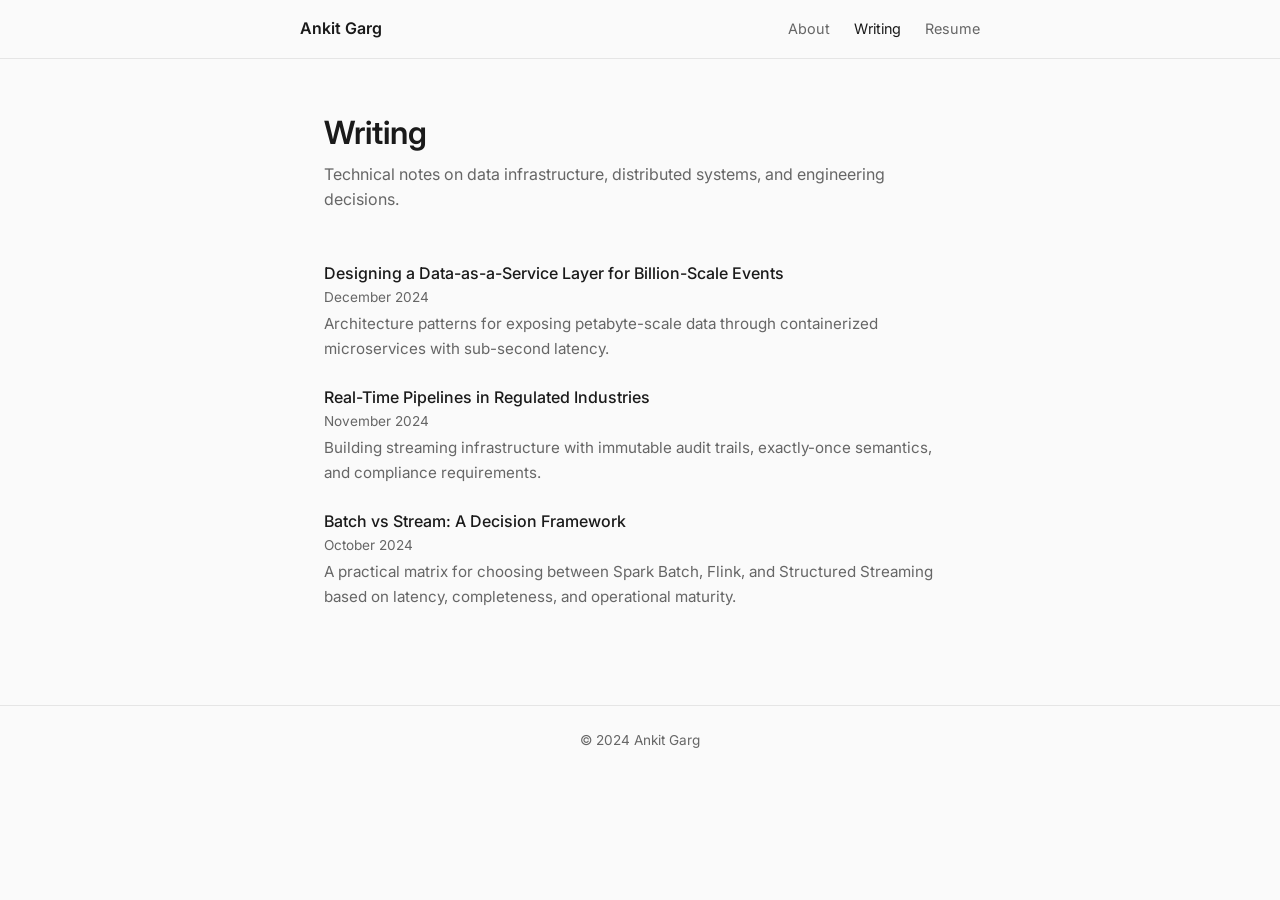
==== blog.html @ 602be1cd "intinal" ====
<!DOCTYPE html>
<html lang="en">
<head>
    <meta charset="UTF-8">
    <meta name="viewport" content="width=device-width, initial-scale=1.0">
    <title>Writing - Ankit Garg</title>
    <link rel="preconnect" href="https://fonts.googleapis.com">
    <link rel="preconnect" href="https://fonts.gstatic.com" crossorigin>
    <link href="https://fonts.googleapis.com/css2?family=Inter:wght@400;500;600&family=JetBrains+Mono:wght@400;500&display=swap" rel="stylesheet">
    <link rel="stylesheet" href="style.css">
</head>
<body>
<nav class="nav">
    <div class="nav-content">
        <a href="index.html" class="nav-logo">Ankit Garg</a>
        <div class="nav-links">
            <a href="index.html">About</a>
            <a href="blog.html" class="active">Writing</a>
            <a href="resume.pdf">Resume</a>
        </div>
    </div>
</nav>

<main class="main">
    <section class="hero">
        <h1>Writing</h1>
        <p class="tagline">Technical notes on data infrastructure, distributed systems, and engineering decisions.</p>
    </section>

    <section>
        <ul class="posts">
            <li>
                <a href="blog/post1.html">Designing a Data-as-a-Service Layer for Billion-Scale Events</a>
                <time>December 2024</time>
                <p>Architecture patterns for exposing petabyte-scale data through containerized microservices with sub-second latency.</p>
            </li>
            <li>
                <a href="blog/post2.html">Real-Time Pipelines in Regulated Industries</a>
                <time>November 2024</time>
                <p>Building streaming infrastructure with immutable audit trails, exactly-once semantics, and compliance requirements.</p>
            </li>
            <li>
                <a href="blog/post3.html">Batch vs Stream: A Decision Framework</a>
                <time>October 2024</time>
                <p>A practical matrix for choosing between Spark Batch, Flink, and Structured Streaming based on latency, completeness, and operational maturity.</p>
            </li>
        </ul>
    </section>
</main>

<footer class="footer">
    <p>© 2024 Ankit Garg</p>
</footer>
</body>
</html>
---- style.css ----
:root {
    --bg: #fafafa;
    --text: #1a1a1a;
    --text-secondary: #666;
    --accent: #0066cc;
    --border: #e5e5e5;
    --code-bg: #f5f5f5;
    --max-width: 680px;
}

* {
    margin: 0;
    padding: 0;
    box-sizing: border-box;
}

html {
    font-size: 16px;
    -webkit-font-smoothing: antialiased;
}

body {
    font-family: 'Inter', -apple-system, BlinkMacSystemFont, sans-serif;
    background: var(--bg);
    color: var(--text);
    line-height: 1.6;
}

a {
    color: var(--accent);
    text-decoration: none;
}

a:hover {
    text-decoration: underline;
}

/* Navigation */
.nav {
    border-bottom: 1px solid var(--border);
    padding: 1rem 1.5rem;
    position: sticky;
    top: 0;
    background: var(--bg);
    z-index: 100;
}

.nav-content {
    max-width: var(--max-width);
    margin: 0 auto;
    display: flex;
    justify-content: space-between;
    align-items: center;
}

.nav-logo {
    font-weight: 600;
    color: var(--text);
}

.nav-links {
    display: flex;
    gap: 1.5rem;
}

.nav-links a {
    color: var(--text-secondary);
    font-size: 0.9rem;
}

.nav-links a:hover,
.nav-links a.active {
    color: var(--text);
    text-decoration: none;
}

/* Main Content */
.main {
    max-width: var(--max-width);
    margin: 0 auto;
    padding: 3rem 1.5rem;
}

/* Hero */
.hero {
    margin-bottom: 3rem;
}

.hero h1 {
    font-size: 2rem;
    font-weight: 600;
    margin-bottom: 0.25rem;
}

.subtitle {
    font-size: 1.1rem;
    color: var(--text-secondary);
    margin-bottom: 0.5rem;
}

.tagline {
    color: var(--text-secondary);
}

/* Sections */
section {
    margin-bottom: 3rem;
}

section h2 {
    font-size: 1rem;
    font-weight: 600;
    text-transform: uppercase;
    letter-spacing: 0.05em;
    color: var(--text-secondary);
    margin-bottom: 1rem;
    padding-bottom: 0.5rem;
    border-bottom: 1px solid var(--border);
}

/* About */
.about p {
    margin-bottom: 1rem;
}

.about ul {
    margin-left: 1.5rem;
}

.about li {
    margin-bottom: 0.5rem;
}

/* Experience */
.job {
    margin-bottom: 1.5rem;
}

.job-header {
    margin-bottom: 0.5rem;
}

.job-header h3 {
    font-size: 1rem;
    font-weight: 600;
    display: inline;
}

.company {
    color: var(--text-secondary);
}

.company::before {
    content: " · ";
}

.date {
    display: block;
    font-size: 0.85rem;
    color: var(--text-secondary);
}

/* Skills */
.skill-grid {
    display: grid;
    gap: 1.5rem;
}

.skill-category h3 {
    font-size: 0.9rem;
    font-weight: 600;
    margin-bottom: 0.25rem;
}

.skill-category p {
    color: var(--text-secondary);
    font-size: 0.9rem;
}

/* Blog List */
.posts {
    list-style: none;
}

.posts li {
    margin-bottom: 1.5rem;
}

.posts a {
    color: var(--text);
    font-weight: 500;
}

.posts time {
    display: block;
    font-size: 0.85rem;
    color: var(--text-secondary);
}

.posts p {
    margin-top: 0.25rem;
    color: var(--text-secondary);
    font-size: 0.95rem;
}

/* Blog Post */
.post {
    max-width: var(--max-width);
    margin: 0 auto;
    padding: 3rem 1.5rem;
}

.post-header {
    margin-bottom: 2rem;
}

.post-header h1 {
    font-size: 1.75rem;
    font-weight: 600;
    margin-bottom: 0.5rem;
    line-height: 1.3;
}

.post-header time {
    color: var(--text-secondary);
}

.post-content h2 {
    font-size: 1.25rem;
    font-weight: 600;
    margin: 2rem 0 1rem;
    color: var(--text);
    text-transform: none;
    letter-spacing: normal;
    border-bottom: none;
    padding-bottom: 0;
}

.post-content h3 {
    font-size: 1rem;
    font-weight: 600;
    margin: 1.5rem 0 0.75rem;
}

.post-content p {
    margin-bottom: 1rem;
}

.post-content ul,
.post-content ol {
    margin: 1rem 0 1rem 1.5rem;
}

.post-content li {
    margin-bottom: 0.5rem;
}

.post-content pre {
    background: var(--code-bg);
    padding: 1rem;
    border-radius: 4px;
    overflow-x: auto;
    margin: 1.5rem 0;
    font-family: 'JetBrains Mono', monospace;
    font-size: 0.85rem;
    line-height: 1.5;
}

.post-content code {
    font-family: 'JetBrains Mono', monospace;
    font-size: 0.85em;
}

.post-content p code {
    background: var(--code-bg);
    padding: 0.2em 0.4em;
    border-radius: 3px;
}

.post-content table {
    width: 100%;
    border-collapse: collapse;
    margin: 1.5rem 0;
    font-size: 0.9rem;
}

.post-content th,
.post-content td {
    padding: 0.75rem;
    text-align: left;
    border-bottom: 1px solid var(--border);
}

.post-content th {
    font-weight: 600;
    background: var(--code-bg);
}

.post-footer {
    margin-top: 3rem;
    padding-top: 1.5rem;
    border-top: 1px solid var(--border);
}

/* Footer */
.footer {
    border-top: 1px solid var(--border);
    padding: 1.5rem;
    text-align: center;
    color: var(--text-secondary);
    font-size: 0.85rem;
}

/* Responsive */
@media (max-width: 600px) {
    .hero h1 {
        font-size: 1.75rem;
    }

    .nav-links {
        gap: 1rem;
    }
}
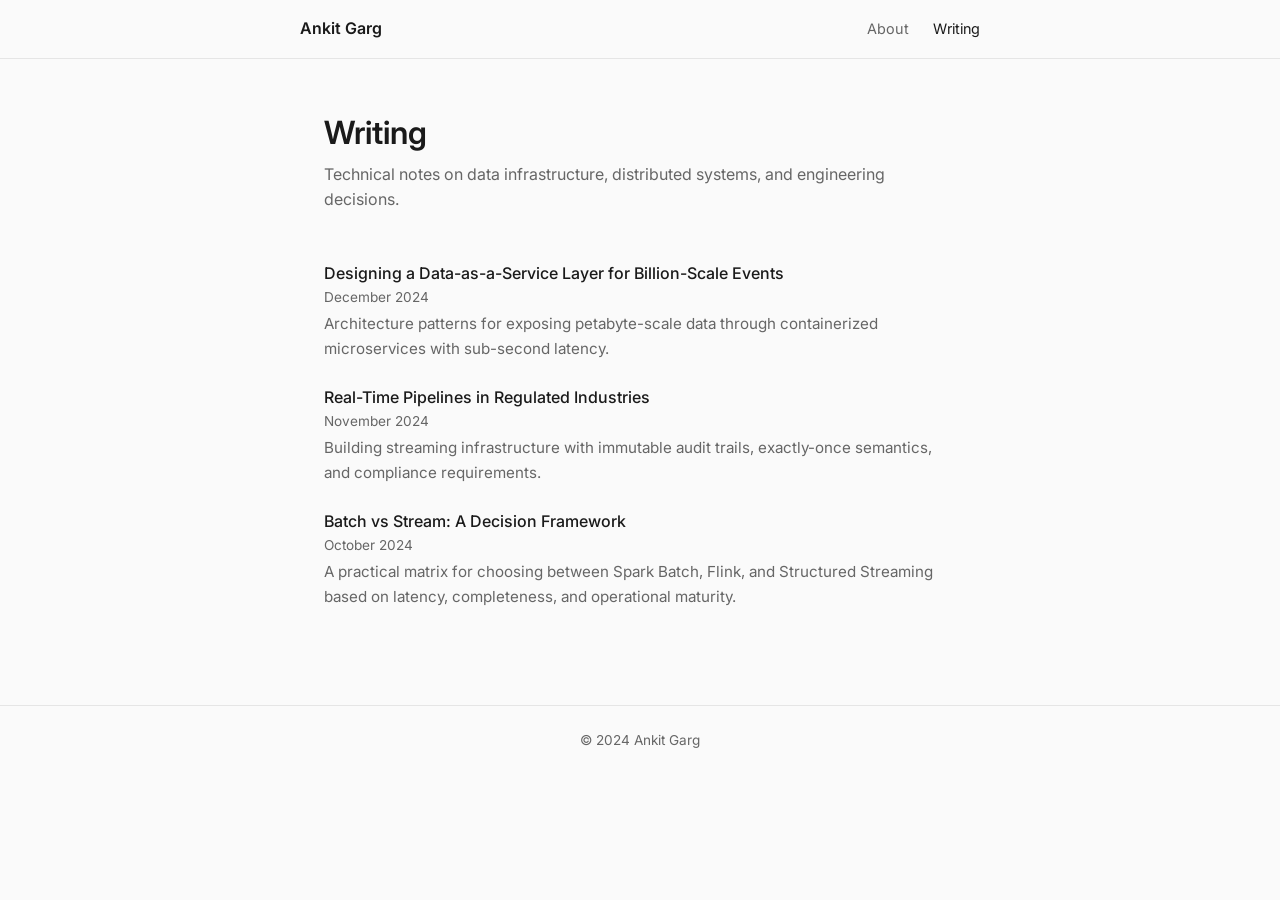
==== commit bda2b492: "intinal" ====
--- a/blog.html
+++ b/blog.html
@@ -16,7 +16,6 @@
         <div class="nav-links">
             <a href="index.html">About</a>
             <a href="blog.html" class="active">Writing</a>
-            <a href="resume.pdf">Resume</a>
         </div>
     </div>
 </nav>
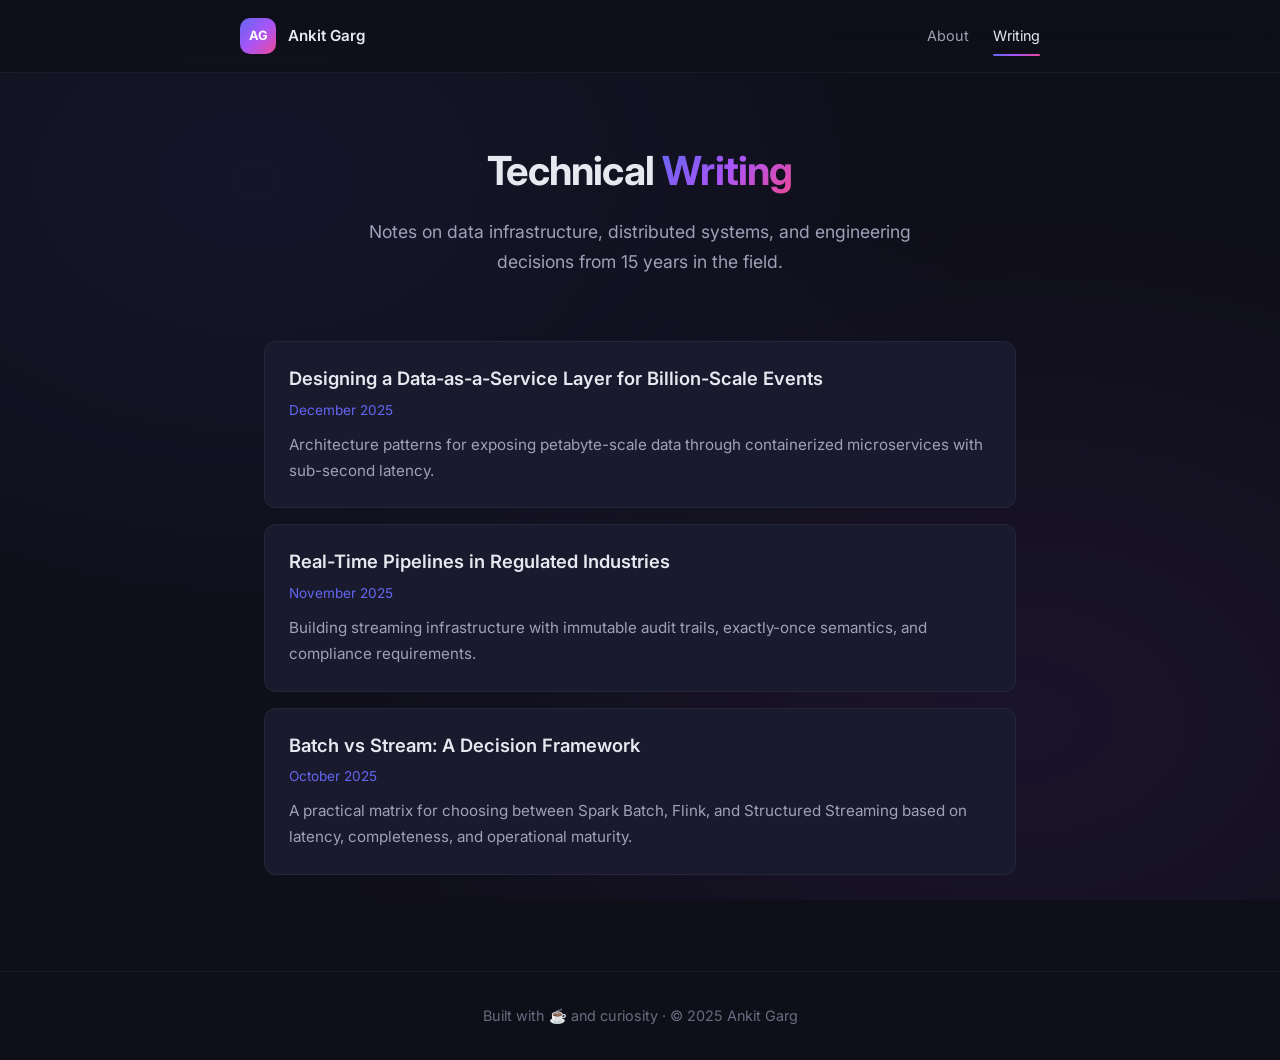
==== commit 283e7ecc: "intinal" ====
--- a/blog.html
+++ b/blog.html
@@ -6,13 +6,16 @@
     <title>Writing - Ankit Garg</title>
     <link rel="preconnect" href="https://fonts.googleapis.com">
     <link rel="preconnect" href="https://fonts.gstatic.com" crossorigin>
-    <link href="https://fonts.googleapis.com/css2?family=Inter:wght@400;500;600&family=JetBrains+Mono:wght@400;500&display=swap" rel="stylesheet">
+    <link href="https://fonts.googleapis.com/css2?family=Inter:wght@400;500;600;700&family=JetBrains+Mono:wght@400;500&display=swap" rel="stylesheet">
     <link rel="stylesheet" href="style.css">
 </head>
 <body>
 <nav class="nav">
     <div class="nav-content">
-        <a href="index.html" class="nav-logo">Ankit Garg</a>
+        <a href="index.html" class="nav-logo">
+            <span class="logo-icon">AG</span>
+            Ankit Garg
+        </a>
         <div class="nav-links">
             <a href="index.html">About</a>
             <a href="blog.html" class="active">Writing</a>
@@ -22,25 +25,25 @@
 
 <main class="main">
     <section class="hero">
-        <h1>Writing</h1>
-        <p class="tagline">Technical notes on data infrastructure, distributed systems, and engineering decisions.</p>
+        <h1>Technical <span class="gradient-text">Writing</span></h1>
+        <p class="tagline">Notes on data infrastructure, distributed systems, and engineering decisions from 15 years in the field.</p>
     </section>
 
     <section>
         <ul class="posts">
             <li>
                 <a href="blog/post1.html">Designing a Data-as-a-Service Layer for Billion-Scale Events</a>
-                <time>December 2024</time>
+                <time>December 2025</time>
                 <p>Architecture patterns for exposing petabyte-scale data through containerized microservices with sub-second latency.</p>
             </li>
             <li>
                 <a href="blog/post2.html">Real-Time Pipelines in Regulated Industries</a>
-                <time>November 2024</time>
+                <time>November 2025</time>
                 <p>Building streaming infrastructure with immutable audit trails, exactly-once semantics, and compliance requirements.</p>
             </li>
             <li>
                 <a href="blog/post3.html">Batch vs Stream: A Decision Framework</a>
-                <time>October 2024</time>
+                <time>October 2025</time>
                 <p>A practical matrix for choosing between Spark Batch, Flink, and Structured Streaming based on latency, completeness, and operational maturity.</p>
             </li>
         </ul>
@@ -48,7 +51,7 @@
 </main>
 
 <footer class="footer">
-    <p>© 2024 Ankit Garg</p>
+    <p>Built with ☕ and curiosity · © 2025 Ankit Garg</p>
 </footer>
 </body>
 </html>
--- a/style.css
+++ b/style.css
@@ -1,11 +1,40 @@
 :root {
-    --bg: #fafafa;
-    --text: #1a1a1a;
-    --text-secondary: #666;
-    --accent: #0066cc;
-    --border: #e5e5e5;
-    --code-bg: #f5f5f5;
-    --max-width: 680px;
+    /* Colors */
+    --bg: #0f0f1a;
+    --bg-card: #1a1a2e;
+    --bg-card-hover: #252542;
+    --text: #e8e8f0;
+    --text-secondary: #a0a0b8;
+    --text-muted: #6b6b80;
+
+    /* Accent Colors */
+    --accent-primary: #6366f1;
+    --accent-secondary: #8b5cf6;
+    --accent-tertiary: #a855f7;
+
+    /* Gradient */
+    --gradient-primary: linear-gradient(135deg, #6366f1 0%, #a855f7 50%, #ec4899 100%);
+    --gradient-subtle: linear-gradient(135deg, rgba(99, 102, 241, 0.1) 0%, rgba(168, 85, 247, 0.1) 100%);
+
+    /* Tag Colors */
+    --tag-green: #10b981;
+    --tag-green-bg: rgba(16, 185, 129, 0.15);
+    --tag-blue: #3b82f6;
+    --tag-blue-bg: rgba(59, 130, 246, 0.15);
+    --tag-purple: #8b5cf6;
+    --tag-purple-bg: rgba(139, 92, 246, 0.15);
+    --tag-orange: #f59e0b;
+    --tag-orange-bg: rgba(245, 158, 11, 0.15);
+
+    /* Layout */
+    --max-width: 800px;
+    --border-radius: 12px;
+    --border-radius-sm: 8px;
+
+    /* Shadows */
+    --shadow-sm: 0 2px 8px rgba(0, 0, 0, 0.3);
+    --shadow-md: 0 4px 20px rgba(0, 0, 0, 0.4);
+    --shadow-glow: 0 0 30px rgba(99, 102, 241, 0.3);
 }
 
 * {
@@ -17,32 +46,51 @@
 html {
     font-size: 16px;
     -webkit-font-smoothing: antialiased;
+    scroll-behavior: smooth;
 }
 
 body {
     font-family: 'Inter', -apple-system, BlinkMacSystemFont, sans-serif;
     background: var(--bg);
     color: var(--text);
-    line-height: 1.6;
+    line-height: 1.7;
+    min-height: 100vh;
+}
+
+/* Background Pattern */
+body::before {
+    content: '';
+    position: fixed;
+    top: 0;
+    left: 0;
+    width: 100%;
+    height: 100%;
+    background:
+        radial-gradient(ellipse at 20% 20%, rgba(99, 102, 241, 0.08) 0%, transparent 50%),
+        radial-gradient(ellipse at 80% 80%, rgba(168, 85, 247, 0.08) 0%, transparent 50%);
+    pointer-events: none;
+    z-index: -1;
 }
 
 a {
-    color: var(--accent);
+    color: var(--accent-primary);
     text-decoration: none;
+    transition: color 0.2s ease;
 }
 
 a:hover {
-    text-decoration: underline;
+    color: var(--accent-secondary);
 }
 
 /* Navigation */
 .nav {
-    border-bottom: 1px solid var(--border);
-    padding: 1rem 1.5rem;
     position: sticky;
     top: 0;
-    background: var(--bg);
     z-index: 100;
+    background: rgba(15, 15, 26, 0.8);
+    backdrop-filter: blur(20px);
+    border-bottom: 1px solid rgba(255, 255, 255, 0.05);
+    padding: 1rem 1.5rem;
 }
 
 .nav-content {
@@ -56,22 +104,52 @@
 .nav-logo {
     font-weight: 600;
     color: var(--text);
+    display: flex;
+    align-items: center;
+    gap: 0.75rem;
+    font-size: 0.95rem;
+}
+
+.logo-icon {
+    background: var(--gradient-primary);
+    color: white;
+    width: 36px;
+    height: 36px;
+    border-radius: 10px;
+    display: flex;
+    align-items: center;
+    justify-content: center;
+    font-size: 0.8rem;
+    font-weight: 700;
 }
 
 .nav-links {
     display: flex;
     gap: 1.5rem;
+    align-items: center;
 }
 
 .nav-links a {
     color: var(--text-secondary);
     font-size: 0.9rem;
+    padding: 0.5rem 0;
+    position: relative;
 }
 
 .nav-links a:hover,
 .nav-links a.active {
     color: var(--text);
-    text-decoration: none;
+}
+
+.nav-links a.active::after {
+    content: '';
+    position: absolute;
+    bottom: 0;
+    left: 0;
+    right: 0;
+    height: 2px;
+    background: var(--gradient-primary);
+    border-radius: 2px;
 }
 
 /* Main Content */
@@ -83,23 +161,30 @@
 
 /* Hero */
 .hero {
+    text-align: center;
     margin-bottom: 3rem;
+    padding: 1rem 0;
 }
 
 .hero h1 {
-    font-size: 2rem;
-    font-weight: 600;
-    margin-bottom: 0.25rem;
-}
-
-.subtitle {
+    font-size: 2.5rem;
+    font-weight: 700;
+    margin-bottom: 0.75rem;
+    letter-spacing: -0.02em;
+}
+
+.gradient-text {
+    background: var(--gradient-primary);
+    -webkit-background-clip: text;
+    -webkit-text-fill-color: transparent;
+    background-clip: text;
+}
+
+.tagline {
     font-size: 1.1rem;
     color: var(--text-secondary);
-    margin-bottom: 0.5rem;
-}
-
-.tagline {
-    color: var(--text-secondary);
+    max-width: 550px;
+    margin: 0 auto;
 }
 
 /* Sections */
@@ -108,102 +193,174 @@
 }
 
 section h2 {
-    font-size: 1rem;
+    font-size: 1.25rem;
     font-weight: 600;
-    text-transform: uppercase;
-    letter-spacing: 0.05em;
+    margin-bottom: 1.25rem;
+    display: flex;
+    align-items: center;
+    gap: 0.5rem;
+}
+
+.section-icon {
+    font-size: 1.1rem;
+}
+
+/* Cards */
+.card {
+    background: var(--bg-card);
+    border: 1px solid rgba(255, 255, 255, 0.05);
+    border-radius: var(--border-radius);
+    padding: 1.5rem;
+    margin-bottom: 1.5rem;
+}
+
+.card p {
     color: var(--text-secondary);
     margin-bottom: 1rem;
-    padding-bottom: 0.5rem;
-    border-bottom: 1px solid var(--border);
-}
-
-/* About */
-.about p {
-    margin-bottom: 1rem;
-}
-
-.about ul {
-    margin-left: 1.5rem;
-}
-
-.about li {
+}
+
+.card p:last-child {
+    margin-bottom: 0;
+}
+
+.card ul {
+    margin: 1rem 0 1rem 1.5rem;
+    color: var(--text-secondary);
+}
+
+.card li {
     margin-bottom: 0.5rem;
 }
 
-/* Experience */
-.job {
-    margin-bottom: 1.5rem;
-}
-
-.job-header {
-    margin-bottom: 0.5rem;
-}
-
-.job-header h3 {
-    font-size: 1rem;
-    font-weight: 600;
-    display: inline;
-}
-
-.company {
-    color: var(--text-secondary);
-}
-
-.company::before {
-    content: " · ";
-}
-
-.date {
-    display: block;
-    font-size: 0.85rem;
-    color: var(--text-secondary);
-}
-
-/* Skills */
-.skill-grid {
-    display: grid;
-    gap: 1.5rem;
-}
-
-.skill-category h3 {
-    font-size: 0.9rem;
-    font-weight: 600;
-    margin-bottom: 0.25rem;
-}
-
-.skill-category p {
-    color: var(--text-secondary);
-    font-size: 0.9rem;
-}
-
-/* Blog List */
+.card li strong {
+    color: var(--text);
+}
+
+/* Posts List */
 .posts {
     list-style: none;
 }
 
 .posts li {
-    margin-bottom: 1.5rem;
+    background: var(--bg-card);
+    border: 1px solid rgba(255, 255, 255, 0.05);
+    border-radius: var(--border-radius);
+    padding: 1.5rem;
+    margin-bottom: 1rem;
+    transition: all 0.3s ease;
+}
+
+.posts li:hover {
+    background: var(--bg-card-hover);
+    border-color: rgba(99, 102, 241, 0.2);
+    transform: translateX(4px);
 }
 
 .posts a {
     color: var(--text);
-    font-weight: 500;
+    font-weight: 600;
+    font-size: 1.15rem;
+    line-height: 1.4;
+}
+
+.posts a:hover {
+    color: var(--accent-primary);
 }
 
 .posts time {
     display: block;
     font-size: 0.85rem;
-    color: var(--text-secondary);
+    color: var(--accent-primary);
+    margin-top: 0.35rem;
 }
 
 .posts p {
-    margin-top: 0.25rem;
+    margin-top: 0.6rem;
     color: var(--text-secondary);
     font-size: 0.95rem;
 }
 
-/* Blog Post */
+.post-tags {
+    display: flex;
+    flex-wrap: wrap;
+    gap: 0.5rem;
+    margin-top: 1rem;
+}
+
+.tag {
+    font-size: 0.75rem;
+    font-weight: 500;
+    padding: 0.3rem 0.7rem;
+    border-radius: 50px;
+}
+
+.tag-green { background: var(--tag-green-bg); color: var(--tag-green); }
+.tag-blue { background: var(--tag-blue-bg); color: var(--tag-blue); }
+.tag-purple { background: var(--tag-purple-bg); color: var(--tag-purple); }
+.tag-orange { background: var(--tag-orange-bg); color: var(--tag-orange); }
+
+/* About Section */
+.about-section h1 {
+    font-size: 2rem;
+    margin-bottom: 1.5rem;
+}
+
+/* Contact */
+.contact-card {
+    background: var(--gradient-subtle);
+    border: 1px solid rgba(99, 102, 241, 0.2);
+    border-radius: var(--border-radius);
+    padding: 1.5rem;
+    text-align: center;
+}
+
+.contact-card h2 {
+    font-size: 1.1rem;
+    justify-content: center;
+    margin-bottom: 0.5rem;
+}
+
+.contact-card p {
+    color: var(--text-secondary);
+    margin-bottom: 1rem;
+    font-size: 0.95rem;
+}
+
+.contact-links {
+    display: flex;
+    justify-content: center;
+    gap: 1rem;
+    flex-wrap: wrap;
+}
+
+.contact-btn {
+    display: inline-flex;
+    align-items: center;
+    gap: 0.5rem;
+    padding: 0.6rem 1rem;
+    border-radius: var(--border-radius-sm);
+    font-weight: 500;
+    font-size: 0.9rem;
+    transition: all 0.3s ease;
+}
+
+.contact-btn.email {
+    background: var(--gradient-primary);
+    color: white;
+}
+
+.contact-btn.github {
+    background: rgba(255, 255, 255, 0.05);
+    color: var(--text);
+    border: 1px solid rgba(255, 255, 255, 0.1);
+}
+
+.contact-btn:hover {
+    transform: translateY(-2px);
+    box-shadow: var(--shadow-md);
+}
+
+/* Blog Post Styles */
 .post {
     max-width: var(--max-width);
     margin: 0 auto;
@@ -211,70 +368,94 @@
 }
 
 .post-header {
-    margin-bottom: 2rem;
+    margin-bottom: 2.5rem;
+    padding-bottom: 1.5rem;
+    border-bottom: 1px solid rgba(255, 255, 255, 0.05);
 }
 
 .post-header h1 {
-    font-size: 1.75rem;
+    font-size: 2rem;
+    font-weight: 700;
+    margin-bottom: 0.75rem;
+    line-height: 1.3;
+    background: var(--gradient-primary);
+    -webkit-background-clip: text;
+    -webkit-text-fill-color: transparent;
+    background-clip: text;
+}
+
+.post-header time {
+    color: var(--text-muted);
+    font-size: 0.9rem;
+}
+
+.post-content h2 {
+    font-size: 1.5rem;
     font-weight: 600;
-    margin-bottom: 0.5rem;
-    line-height: 1.3;
-}
-
-.post-header time {
-    color: var(--text-secondary);
-}
-
-.post-content h2 {
-    font-size: 1.25rem;
+    margin: 2.5rem 0 1rem;
+    color: var(--text);
+    padding-top: 1rem;
+    border-top: 1px solid rgba(255, 255, 255, 0.05);
+}
+
+.post-content h2:first-of-type {
+    border-top: none;
+    padding-top: 0;
+    margin-top: 0;
+}
+
+.post-content h3 {
+    font-size: 1.15rem;
     font-weight: 600;
-    margin: 2rem 0 1rem;
-    color: var(--text);
-    text-transform: none;
-    letter-spacing: normal;
-    border-bottom: none;
-    padding-bottom: 0;
-}
-
-.post-content h3 {
-    font-size: 1rem;
-    font-weight: 600;
-    margin: 1.5rem 0 0.75rem;
+    margin: 1.75rem 0 0.75rem;
+    color: var(--accent-primary);
 }
 
 .post-content p {
     margin-bottom: 1rem;
+    color: var(--text-secondary);
 }
 
 .post-content ul,
 .post-content ol {
     margin: 1rem 0 1rem 1.5rem;
+    color: var(--text-secondary);
 }
 
 .post-content li {
     margin-bottom: 0.5rem;
 }
 
+.post-content li strong {
+    color: var(--text);
+}
+
 .post-content pre {
-    background: var(--code-bg);
-    padding: 1rem;
-    border-radius: 4px;
+    background: var(--bg-card);
+    border: 1px solid rgba(255, 255, 255, 0.05);
+    padding: 1.25rem;
+    border-radius: var(--border-radius);
     overflow-x: auto;
     margin: 1.5rem 0;
     font-family: 'JetBrains Mono', monospace;
     font-size: 0.85rem;
-    line-height: 1.5;
+    line-height: 1.6;
 }
 
 .post-content code {
     font-family: 'JetBrains Mono', monospace;
     font-size: 0.85em;
+    color: var(--accent-secondary);
 }
 
 .post-content p code {
-    background: var(--code-bg);
-    padding: 0.2em 0.4em;
-    border-radius: 3px;
+    background: rgba(139, 92, 246, 0.15);
+    padding: 0.2em 0.5em;
+    border-radius: 4px;
+}
+
+.post-content pre code {
+    color: var(--text);
 }
 
 .post-content table {
@@ -286,38 +467,53 @@
 
 .post-content th,
 .post-content td {
-    padding: 0.75rem;
+    padding: 0.75rem 1rem;
     text-align: left;
-    border-bottom: 1px solid var(--border);
+    border-bottom: 1px solid rgba(255, 255, 255, 0.05);
 }
 
 .post-content th {
     font-weight: 600;
-    background: var(--code-bg);
+    background: var(--bg-card);
+    color: var(--text);
+}
+
+.post-content td {
+    color: var(--text-secondary);
 }
 
 .post-footer {
     margin-top: 3rem;
     padding-top: 1.5rem;
-    border-top: 1px solid var(--border);
+    border-top: 1px solid rgba(255, 255, 255, 0.05);
+}
+
+.post-footer a {
+    display: inline-flex;
+    align-items: center;
+    gap: 0.5rem;
+    color: var(--accent-primary);
+    font-weight: 500;
 }
 
 /* Footer */
 .footer {
-    border-top: 1px solid var(--border);
-    padding: 1.5rem;
+    border-top: 1px solid rgba(255, 255, 255, 0.05);
+    padding: 2rem 1.5rem;
     text-align: center;
-    color: var(--text-secondary);
-    font-size: 0.85rem;
+    color: var(--text-muted);
+    font-size: 0.9rem;
 }
 
 /* Responsive */
-@media (max-width: 600px) {
+@media (max-width: 768px) {
     .hero h1 {
-        font-size: 1.75rem;
+        font-size: 2rem;
     }
 
-    .nav-links {
-        gap: 1rem;
+    .nav-logo span:not(.logo-icon) {
+        display: none;
     }
-}
+
+    .post-header h1 {
+        font-size: 1.5
